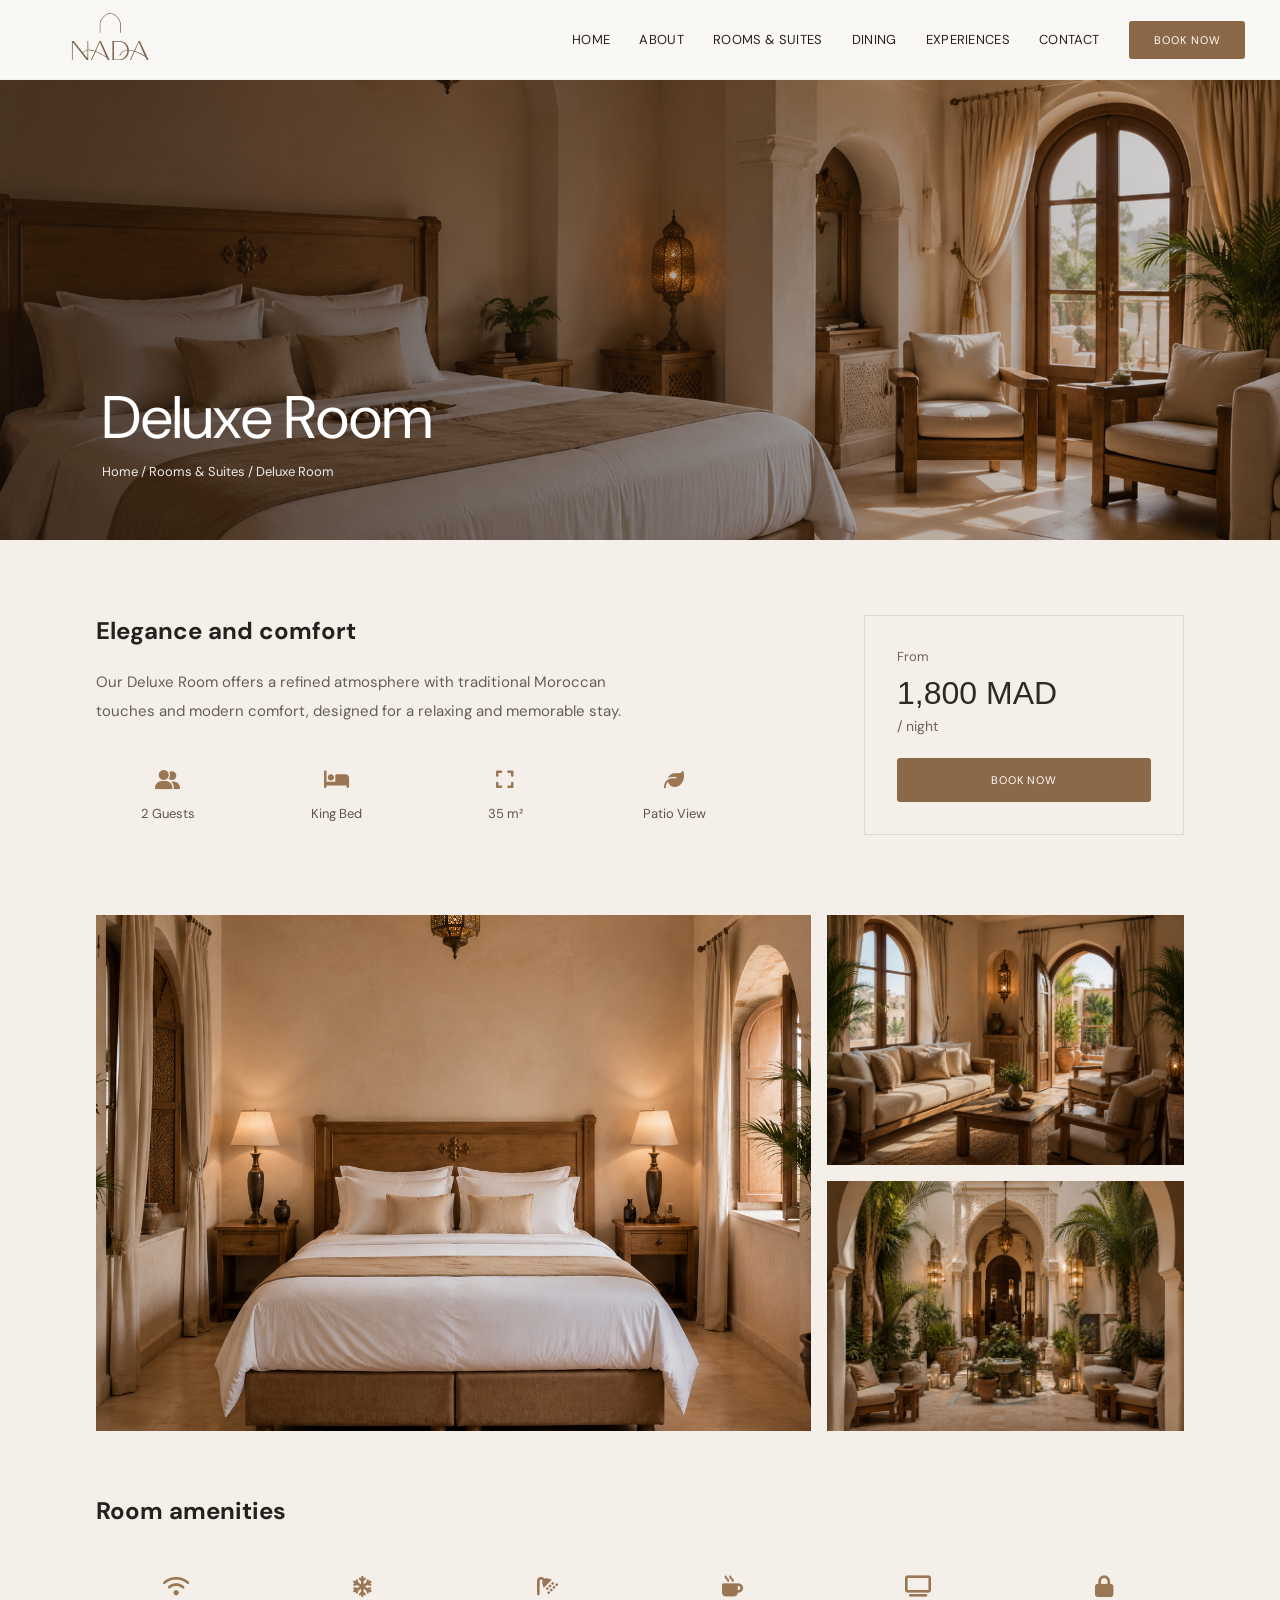
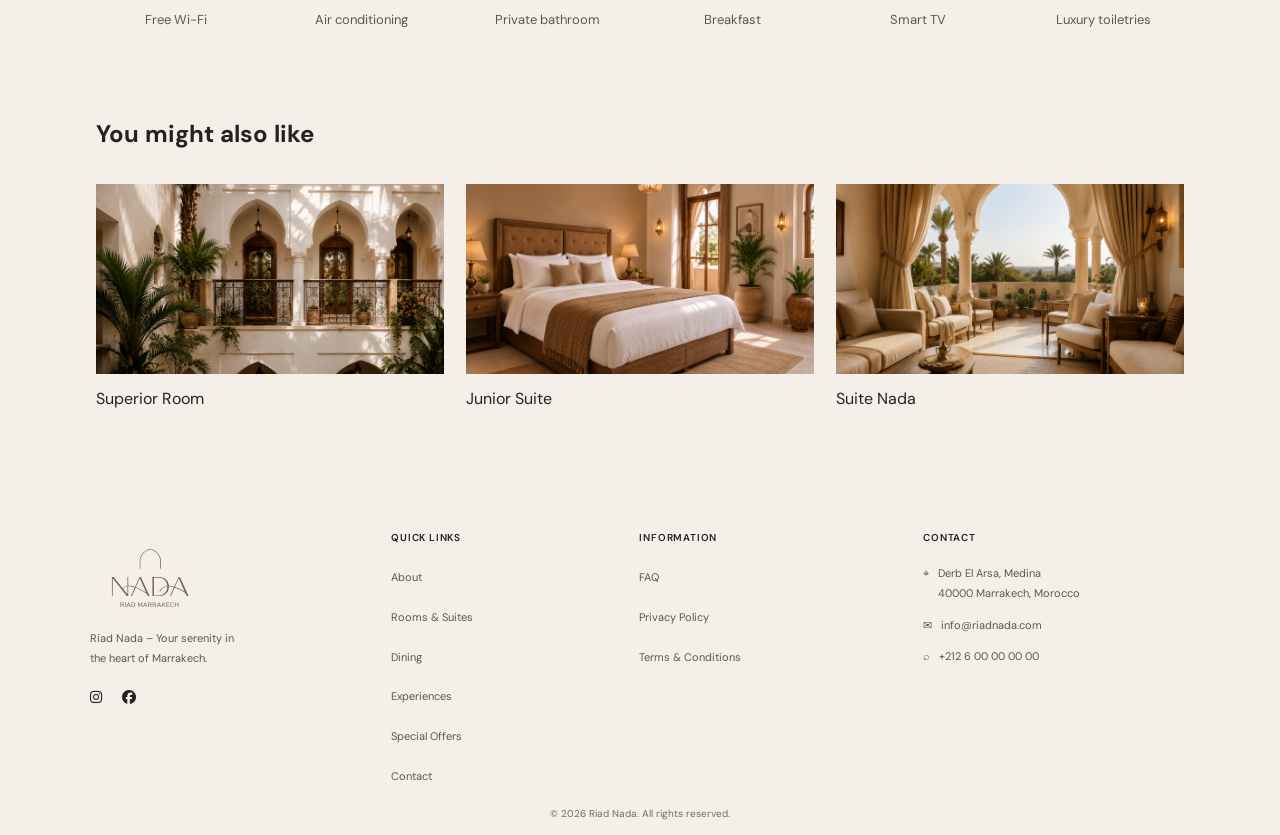
==== deluxe-room.html @ 1edf5042 "Add Riad Nada project with images" ====
<!DOCTYPE html>
<html lang="en">

<head>

    <meta charset="UTF-8">

    <meta name="viewport" content="width=device-width, initial-scale=1.0">

    <title>Deluxe Room | Riad Nada</title>

    <link rel="stylesheet" href="style.css">

    <link rel="stylesheet"
        href="https://cdnjs.cloudflare.com/ajax/libs/font-awesome/6.5.2/css/all.min.css">

</head>


<body>


    <!--========= HEADER ===========-->

    <header class="header">

        <a href="index.html">
            <img id="logo"
                class="logo"
                src="images/NADA RIAD LOGO.svg"
                alt="Logo Riad Nada">
        </a>


        <nav class="nav-bar">

            <a href="index.html#home">Home</a>

            <a href="our-story.html">About</a>

            <a href="rooms.html">Rooms & Suites</a>

            <a href="index.html#dining">Dining</a>

            <a href="index.html#experiences">Experiences</a>

            <a href="index.html#contact">Contact</a>

        </nav>


        <a class="book-btn header-book"
            href="#reservation">
            Book Now
        </a>

    </header>



    <main>


        <!--========= DELUXE HERO ===========-->

        <section class="room-hero">

            <img class="room-hero-image"
                src="images/deluxe-room-img/deluxe-hero.jpg"
                alt="Deluxe Room">


            <div class="room-hero-overlay"></div>


            <div class="room-hero-content">

                <h1>Deluxe Room</h1>

                <p>
                    Home / Rooms & Suites / Deluxe Room
                </p>

            </div>

        </section>



        <!--========= ROOM INFORMATION ===========-->

        <section class="room-details-section">

            <div class="container room-details-grid">


                <!-- LEFT SIDE -->

                <div class="room-description">

                    <h2>
                        Elegance and comfort
                    </h2>

                    <p>
                        Our Deluxe Room offers a refined atmosphere
                        with traditional Moroccan touches and modern
                        comfort, designed for a relaxing and memorable stay.
                    </p>


                    <div class="room-specifications">


                        <div class="specification">

                            <i class="fa-solid fa-user-group"></i>

                            <div>

                                <strong>2 Guests</strong>

                            </div>

                        </div>


                        <div class="specification">

                            <i class="fa-solid fa-bed"></i>

                            <div>

                                <strong>King Bed</strong>

                            </div>

                        </div>


                        <div class="specification">

                            <i class="fa-solid fa-expand"></i>

                            <div>

                                <strong>35 m²</strong>

                            </div>

                        </div>


                        <div class="specification">

                            <i class="fa-solid fa-leaf"></i>

                            <div>

                                <strong>Patio View</strong>

                            </div>

                        </div>


                    </div>

                </div>



                <!-- PRICE CARD -->

                <div class="room-price-card">

                    <p class="room-price-label">
                        From
                    </p>

                    <h3>
                        1,800 MAD
                    </h3>

                    <p class="room-price-night">
                        / night
                    </p>


                    <a href="index.html#reservation"
                        class="book-btn room-book-btn">
                        Book Now
                    </a>

                </div>


            </div>

        </section>



        <!--========= ROOM GALLERY ===========-->

        <section class="room-gallery">

            <div class="container gallery-grid">


                <!-- BIG IMAGE -->

                <div class="gallery-main">

                    <img src="images/deluxe-room-img/deluxe-main.jpg"
                        alt="Deluxe Room bedroom">

                </div>


                <!-- SMALL IMAGES -->

                <div class="gallery-side">


                    <div>

                        <img src="images/deluxe-room-img/deluxe-salon.jpg"
                            alt="Deluxe Room sitting area">

                    </div>


                    <div>

                        <img src="images/deluxe-room-img/deluxe-pation.jpg"
                            alt="Riad Nada patio">

                    </div>


                </div>


            </div>

        </section>



        <!--========= AMENITIES ===========-->

        <section class="room-amenities">

            <div class="container">

                <h2>
                    Room amenities
                </h2>


                <div class="amenities-grid">


                    <div class="amenity">

                        <i class="fa-solid fa-wifi"></i>

                        <span>
                            Free Wi-Fi
                        </span>

                    </div>


                    <div class="amenity">

                        <i class="fa-solid fa-snowflake"></i>

                        <span>
                            Air conditioning
                        </span>

                    </div>


                    <div class="amenity">

                        <i class="fa-solid fa-shower"></i>

                        <span>
                            Private bathroom
                        </span>

                    </div>


                    <div class="amenity">

                        <i class="fa-solid fa-mug-hot"></i>

                        <span>
                            Breakfast
                        </span>

                    </div>


                    <div class="amenity">

                        <i class="fa-solid fa-tv"></i>

                        <span>
                            Smart TV
                        </span>

                    </div>


                    <div class="amenity">

                        <i class="fa-solid fa-lock"></i>

                        <span>
                            Luxury toiletries
                        </span>

                    </div>


                </div>

            </div>

        </section>



        <!--========= OTHER ROOMS ===========-->

        <section class="other-rooms">

            <div class="container">

                <h2>
                    You might also like
                </h2>


                <div class="other-rooms-grid">


                    <!-- SUPERIOR -->

                    <a href="superior-room.html"
                        class="other-room-card">

                        <div class="other-room-image">

                            <img src="images/superior-room-img/superior-room.jpg"
                                alt="Superior Room">

                        </div>

                        <h3>
                            Superior Room
                        </h3>

                    </a>



                    <!-- JUNIOR SUITE -->

                    <a href="junior-room.html"
                        class="other-room-card">

                        <div class="other-room-image">

                            <img src="images/junior-room-img/junior-room.jpg"
                                alt="Junior Suite">

                        </div>

                        <h3>
                            Junior Suite
                        </h3>

                    </a>



                    <!-- SUITE NADA -->

                    <a href="nada-suite.html"
                        class="other-room-card">

                        <div class="other-room-image">

                            <img src="images/nada-suite-img/suite-nada.jpg"
                                alt="Suite Nada">

                        </div>

                        <h3>
                            Suite Nada
                        </h3>

                    </a>


                </div>

            </div>

        </section>


    </main>



    <!--================= FOOTER =================-->

    <footer class="footer" id="contact">


        <div class="container footer-grid">


            <!-- BRAND -->

            <div class="footer-brand">

                <img src="images/NADA RIAD  SLOGAN.svg"
                    alt="Riad Nada logo">


                <p>
                    Riad Nada – Your serenity in<br>
                    the heart of Marrakech.
                </p>


                <div class="socials footer-socials">

                    <a href="#"
                        aria-label="Instagram">

                        <i class="fa-brands fa-instagram"></i>

                    </a>


                    <a href="#"
                        aria-label="Facebook">

                        <i class="fa-brands fa-facebook"></i>

                    </a>

                </div>

            </div>



            <!-- QUICK LINKS -->

            <div>

                <h4>
                    Quick Links
                </h4>


                <a href="our-story.html">
                    About
                </a>

                <a href="rooms.html">
                    Rooms & Suites
                </a>

                <a href="index.html#dining">
                    Dining
                </a>

                <a href="index.html#experiences">
                    Experiences
                </a>

                <a href="#">
                    Special Offers
                </a>

                <a href="index.html#contact">
                    Contact
                </a>

            </div>



            <!-- INFORMATION -->

            <div>

                <h4>
                    Information
                </h4>


                <a href="#">
                    FAQ
                </a>

                <a href="#">
                    Privacy Policy
                </a>

                <a href="#">
                    Terms & Conditions
                </a>

            </div>



            <!-- CONTACT -->

            <div>

                <h4>
                    Contact
                </h4>


                <p>
                    ⌖ &nbsp; Derb El Arsa, Medina<br>
                    &nbsp;&nbsp;&nbsp;&nbsp; 40000 Marrakech, Morocco
                </p>


                <p>
                    ✉ &nbsp; info@riadnada.com
                </p>


                <p>
                    ⌕ &nbsp; +212 6 00 00 00 00
                </p>

            </div>


        </div>



        <div class="copyright">

            © <span id="year"></span>
            Riad Nada. All rights reserved.

        </div>


    </footer>



    <script src="script.js"></script>


</body>

</html>
---- style.css ----
@import url("https://fonts.googleapis.com/css2?family=DM+Sans:wght@400;500;600&family=Playfair+Display:wght@400;500;600&display=swap");

/* =========================================================
   IMPORTS & VARIABLES
========================================================= */

:root {
  --bg: #f4f0e9;
  --paper: #f7f4ee;
  --ink: #24211e;
  --muted: #726a61;
  --line: #ddd5cb;
  --brown: #8b6848;
  --brown-dark: #6d4d31;
  --white: #fffdf9;
  --serif: "Playfair Display", Georgia, serif;
  --sans: "DM Sans", Arial, sans-serif;
}

/* =========================================================
   GLOBAL STYLES
========================================================= */

* {
  margin: 0;
  padding: 0;
  box-sizing: border-box;
}

html {
  scroll-behavior: smooth;
}

body {
  font-family: var(--sans);
  color: var(--ink);
  background: var(--bg);
  overflow-x: hidden;
}

img {
  display: block;
  width: 100%;
}

a {
  text-decoration: none;
  color: inherit;
}

.container {
  width: min(86%, 1420px);
  margin-inline: auto;
}

/* =========================================================
   HEADER & NAVIGATION
========================================================= */

.header {
  height: 80px;
  padding: 0 2.7%;
  background: #faf8f4fa;

  display: flex;
  align-items: center;
  gap: 30px;

  position: sticky;
  top: 0;
  z-index: 1000;

  border-bottom: 1px solid #00000008;
}

.logo {
  width: 150px;
  height: 90px;
  object-fit: contain;
  flex-shrink: 0;
}

.nav-bar {
  margin-left: auto;

  display: flex;
  align-items: center;
  justify-content: center;
  gap: 29px;

  font-size: 13px;
  text-transform: uppercase;
  letter-spacing: 0.025em;
}

.nav-bar a {
  position: relative;
  white-space: nowrap;
  transition: 0.5s;
}

.nav-bar a:hover {
  color: var(--brown);
  text-decoration: underline 1.5px;
  text-underline-offset: 10px;
}

.book-btn {
  display: inline-flex;
  align-items: center;
  justify-content: center;
  gap: 10px;

  min-height: 38px;
  padding: 0 25px;

  background: var(--brown);
  color: white;

  text-transform: uppercase;
  font-size: 11px;
  letter-spacing: 0.08em;
  white-space: nowrap;

  border-radius: 3px;
  margin-left: 0;
}

.book-btn:hover .arrow {
  transform: translateY(2px);
}

.book-btn:hover {
  background: var(--brown-dark);
  transform: translateY(-1px);
}

/* =========================================================
   HOME PAGE — HERO
========================================================= */

.hero {
  min-height: 500px;
  height: calc(100vh - 80px);
  max-height: 700px;

  position: relative;
  overflow: hidden;

  color: white;
}

.hero-bg {
  position: absolute;
  inset: 0;

  width: 100%;
  height: 100%;

  object-fit: cover;
  object-position: center;
}

.hero::before {
  content: "";

  position: absolute;
  inset: 0;
  z-index: 1;

  background: linear-gradient(
    90deg,
    rgba(22, 16, 11, 0.82) 0%,
    rgba(27, 20, 14, 0.56) 43%,
    rgba(26, 19, 13, 0.08) 76%
  );
}

.hero-content {
  position: relative;
  z-index: 2;

  width: min(86%, 1420px);
  margin: auto;
  margin-top: 80px;
}

.eyebrow,
.eyebrow-light {
  margin-bottom: 12px;

  text-transform: uppercase;
  text-decoration: underline;
  text-underline-offset: 10px;

  font-size: 14px;
  letter-spacing: 0.11em;
  font-weight: 600;
}

.eyebrow {
  color: var(--brown);
}

.eyebrow-light {
  color: #eee4d8;
}

.hero-title {
  max-width: 570px;
  margin-bottom: 19px;

  font-family: var(--serif);
  font-size: clamp(42px, 5vw, 74px);
  font-weight: 400;
  line-height: 1.08;
}

.hero-description {
  margin-bottom: 26px;

  font-size: 14px;
  line-height: 1.85;

  color: #f3eee7;
}

.hero-socials-icons {
  position: absolute;
  top: 50%;
  right: 35px;
  z-index: 3;

  display: flex;
  flex-direction: column;
  gap: 12px;
}

.hero-socials-icons a {
  width: 25px;
  height: 25px;

  display: grid;
  place-items: center;

  color: white;
  font-size: 15px;

  transition: 0.3s;
}

.hero-socials-icons a img {
  width: 20px;
  height: 20px;

  object-fit: contain;
}

.hero-socials-icons a:hover {
  background: var(--brown);
  border-radius: 50%;
}

/* =========================================================
   HOME PAGE — ABOUT
========================================================= */

.about-section {
  width: min(86%, 1420px);
  margin-inline: auto;
  padding: 55px 0;

  display: grid;
  grid-template-columns: 0.9fr 1.2fr;
  align-items: center;
  gap: 90px;
}

.about-content h2 {
  margin-top: 25px;
  margin-bottom: 18px;

  font-family: var(--serif);
  font-size: 30px;
  font-weight: 400;
  line-height: 1.2;
}

.about-content > p:not(.eyebrow) {
  margin-bottom: 22px;

  color: #57514b;
  font-size: 14px;
  line-height: 1.75;
}

.about-btn {
  display: inline-flex;
  align-items: center;

  min-height: 36px;
  padding: 15px;

  border: 1.4px solid #b89c82;
  border-radius: 3px;

  color: var(--brown);

  text-transform: uppercase;
  letter-spacing: 0.08em;
  font-size: 12px;
  font-weight: 400;

  transition: 0.5s;
}

.about-btn:hover {
  background: var(--brown);
  color: white;
  border: var(--brown);
  transform: translateY(-1px);
}

.about-image {
  height: 320px;

  overflow: hidden;
  border-radius: 7px;
}

.about-image img {
  width: 100%;
  height: 100%;

  object-fit: cover;
}

/* =========================================================
   HOME PAGE — ROOMS
========================================================= */

.rooms {
  padding-top: 25px;
  padding-bottom: 50px;
}

.rooms .container {
  display: grid;

  grid-template-columns: 1fr auto;
  grid-template-areas:
    "eyebrow link"
    "title link";

  align-items: end;
  column-gap: 30px;

  margin-bottom: 20px;
}

.rooms .container .eyebrow {
  grid-area: eyebrow;
  margin-bottom: 22px;
}

.rooms .container h2 {
  grid-area: title;
  font-family: var(--serif);
  font-size: 30px;
  font-weight: 400;
  line-height: 1.1;
}

.rooms .container > a {
  grid-area: link;
  align-self: end;

  color: var(--brown-dark);

  text-transform: uppercase;
  letter-spacing: 0.08em;
  font-size: 11px;

  white-space: nowrap;
}

.rooms .container > a span {
  margin-right: 100px;
  font-size: 19px;
}

.rooms-grid {
  width: min(86%, 1420px);
  margin-inline: auto;

  display: grid;
  grid-template-columns: repeat(4, 1fr);
  gap: 20px;
}

.room-card {
  overflow: hidden;

  background: #f8f5ef;
  border: 1px solid var(--line);
  border-radius: 5px;

  box-shadow: 0 4px 10px rgba(0, 0, 0, 0.1);
}

.room-card:hover {
  background: var(--line);
  transition: 1s;
}

.card-image {
  height: 190px;
  overflow: hidden;
}

.card-image img {
  height: 100%;
  object-fit: cover;
}

.room-content {
  padding: 18px 16px 18px;
}

.room-content h3 {
  margin-bottom: 9px;

  font-family: var(--serif);
  font-size: 18px;
  font-weight: 400;
}

.room-content p {
  min-height: 55px;
  margin-bottom: 12px;

  color: #68615a;
  font-size: 12px;
  line-height: 1.7;
}

.room-content a {
  color: var(--brown-dark);

  text-transform: uppercase;
  letter-spacing: 0.08em;
  font-size: 10px;
}

.room-content span {
  margin-left: 8px;
  font-size: 18px;
}

/* =========================================================
   HOME PAGE — DINING & EXPERIENCES
========================================================= */

.split-grid {
  display: grid;
  grid-template-columns: 1fr 1fr;
  gap: 3px;
}

.feature-panel {
  height: 260px;

  position: relative;
  overflow: hidden;

  color: white;
}

.feature-panel > img {
  position: absolute;
  inset: 0;

  width: 100%;
  height: 100%;

  object-fit: cover;
}

.feature-panel::before {
  content: "";

  position: absolute;
  inset: 0;
  z-index: 1;

  background: linear-gradient(
    90deg,
    rgba(29, 18, 11, 0.8),
    rgba(30, 18, 10, 0.3)
  );
}

.feature-content {
  position: relative;
  z-index: 2;

  padding: 45px 12%;
}

.feature-content h2 {
  margin-bottom: 10px;

  font-family: var(--serif);
  font-size: 34px;
  font-weight: 400;
}

.feature-content p:not(.eyebrow-light) {
  margin-bottom: 15px;

  font-size: 12px;
  line-height: 1.7;
}

.small {
  min-height: 34px;
  padding: 0 16px;
  font-size: 9px;
}

/* =========================================================
   HOME PAGE — RESERVATION
========================================================= */

.reservation {
  margin-left: 90px;
  margin-right: 90px;
  padding: 28px 0 24px;

  background: #f5f2ed;
  border-bottom: 1px solid var(--line);
}

.reservation-grid {
  display: grid;
  grid-template-columns: 1.15fr 3.8fr;
  align-items: end;
  gap: 35px;
}

.reservation h2 {
  margin: 0;
  margin-top: 20px;

  font-family: var(--serif);
  font-size: 25px;
  letter-spacing: 0.06em;
}

.booking-form {
  display: grid;

  grid-template-columns: repeat(4, 1fr) 1.2fr;
  gap: 10px;
}

.booking-form label {
  display: block;
}

.booking-form label span {
  display: block;
  margin-bottom: 7px;

  color: #5e574f;

  text-transform: uppercase;
  letter-spacing: 0.07em;
  font-size: 9px;
}

.booking-form input,
.booking-form select {
  width: 100%;
  height: 40px;
  padding: 0 10px;

  border: 1px solid #d7cfc5;
  background: #f8f6f2;

  color: #625b54;

  font-family: var(--sans);
  font-size: 11px;

  outline: none;
}

.booking-form input:focus,
.booking-form select:focus {
  border-color: var(--brown);
}

.booking-form .book-btn {
  align-self: end;

  height: 40px;
  min-height: 40px;
  padding: 0 13px;

  border: none;
  border-radius: 3px;

  font-size: 12px;
}

.booking-message {
  width: min(86%, 1420px);
  min-height: 18px;
  margin: 10px auto 0;

  color: var(--brown-dark);
  font-size: 12px;
}

/* =========================================================
   FOOTER
========================================================= */

.footer {
  padding: 32px 0 15px;
  background: var(--bg);
}

.footer-grid {
  width: min(86%, 1420px);
  margin-inline: auto;

  display: grid;
  grid-template-columns: 1.3fr 1fr 1.2fr 1.5fr;
  gap: 70px;
}

.footer-brand img {
  width: 120px;
  height: 90px;

  margin-bottom: 8px;

  object-fit: contain;
}

.footer p,
.footer a {
  display: block;

  color: #5c554e;
  font-size: 11px;
  line-height: 1.8;
}

.footer h4 {
  margin-bottom: 12px;

  text-transform: uppercase;
  letter-spacing: 0.08em;
  font-size: 10px;
  font-weight: 600;
}

.footer a {
  margin: 4px 0;
  transition: 0.3s;
}

.footer a:hover {
  color: var(--brown);
}

.footer-socials {
  display: flex;
  gap: 12px;

  margin-top: 12px;
}

.footer-socials a {
  width: 20px;
  height: 20px;

  color: var(--ink);
  font-size: 14px;
}

.copyright {
  margin-top: 16px;

  color: #716960;
  font-size: 10px;
  text-align: center;
}

/* =========================================================
   HOME PAGE — RESPONSIVE
========================================================= */

@media (max-width: 1180px) {
  .nav-bar {
    gap: 15px;
    font-size: 10px;
  }

  .header {
    gap: 20px;
  }

  .about {
    gap: 50px;
  }

  .footer-grid {
    gap: 35px;
  }
}

@media (max-width: 900px) {
  .header {
    height: 68px;
  }

  .header-book {
    display: none;
  }

  .nav-bar {
    gap: 12px;
  }

  .hero {
    height: 650px;
  }

  .about {
    grid-template-columns: 1fr;
    gap: 30px;
  }

  .about-image {
    height: 350px;
  }

  .rooms-grid {
    grid-template-columns: repeat(2, 1fr);
  }

  .card-image {
    height: 200px;
  }

  .reservation-grid {
    grid-template-columns: 1fr;
  }

  .booking-form {
    grid-template-columns: repeat(2, 1fr);
  }

  .booking-form .book-btn {
    grid-column: span 2;
  }

  .footer-grid {
    grid-template-columns: repeat(2, 1fr);
  }
}

@media (max-width: 600px) {
  .container,
  .hero-content,
  .rooms-grid,
  .about,
  .footer-grid {
    width: min(90%, 1420px);
  }

  .header {
    padding: 0 5%;
  }

  .logo {
    width: 100px;
    height: 65px;
  }

  .nav-bar {
    gap: 10px;
    overflow-x: auto;
  }

  .hero {
    height: 620px;
  }

  .hero-title {
    font-size: 49px;
  }

  .hero-socials-icons {
    right: 12px;
  }

  .section {
    padding: 55px 0;
  }

  .about {
    display: block;
  }

  .about-image {
    height: 250px;
    margin-top: 30px;
  }

  .rooms .container {
    align-items: flex-start;
    gap: 20px;
  }

  .rooms-grid {
    grid-template-columns: 1fr;
  }

  .card-image {
    height: 220px;
  }

  .split-grid {
    grid-template-columns: 1fr;
  }

  .feature-panel {
    height: 280px;
  }

  .feature-content {
    padding: 52px 10%;
  }

  .booking-form {
    grid-template-columns: 1fr;
  }

  .booking-form .book-btn {
    grid-column: auto;
  }

  .footer-grid {
    grid-template-columns: 1fr;
    gap: 25px;
  }
}

/* =========================================================
   OUR STORY PAGE
========================================================= */

/* =========================================================
   STORY HERO
========================================================= */

.story-hero {
  width: 100%;
  height: 420px;

  position: relative;
  overflow: hidden;
}

.story-hero > img {
  width: 100%;
  height: 100%;

  object-fit: cover;
  object-position: center;
}

.story-hero-overlay {
  position: absolute;
  inset: 0;

  background: linear-gradient(
    90deg,
    rgba(20, 12, 8, 0.72) 0%,
    rgba(20, 12, 8, 0.52) 45%,
    rgba(20, 12, 8, 0.2) 100%
  );
}

.story-hero-content {
  position: absolute;

  left: 8%;
  bottom: 70px;

  color: #ffffff;
}

.story-hero-content h1 {
  margin-bottom: 18px;

  font-size: 68px;
  font-weight: 400;
  line-height: 1;
}

.story-hero-content > p:last-child {
  font-size: 16px;
}

/* =========================================================
   HERITAGE SECTION
========================================================= */

.story-heritage {
  width: 100%;
  max-width: 1280px;

  margin: 0 auto;
  padding: 85px 8%;

  display: flex;
  align-items: center;
  gap: 75px;
}

/* =========================================================
   HERITAGE IMAGE
========================================================= */

.story-heritage-image {
  width: 390px;
  height: 500px;

  flex-shrink: 0;
  overflow: hidden;

  border-radius: 3px;
}

.story-heritage-image img {
  width: 100%;
  height: 100%;

  object-fit: cover;
  object-position: center;
}

/* =========================================================
   HERITAGE CONTENT
========================================================= */

.story-heritage-content {
  max-width: 510px;
}

.story-heritage-content h2 {
  margin-bottom: 25px;
}

.story-heritage-content p:not(.eyebrow) {
  margin-bottom: 18px;

  color: #645c56;
  font-size: 14px;
  line-height: 1.9;
}

.story-heritage-content .about-btn {
  display: inline-block;
  margin-top: 15px;
}

/* =========================================================
   STORY QUOTE
========================================================= */

.story-quote {
  width: 100%;
  height: 500px;

  position: relative;
  overflow: hidden;
}

.story-quote > img {
  width: 100%;
  height: 100%;

  object-fit: cover;
  object-position: center;
}

.story-quote-overlay {
  position: absolute;
  inset: 0;

  background: linear-gradient(
    90deg,
    rgba(20, 12, 8, 0.25) 0%,
    rgba(20, 12, 8, 0.72) 100%
  );
}

.story-quote-content {
  position: absolute;

  top: 50%;
  right: 12%;

  transform: translateY(-50%);
}

.story-quote-content h2 {
  color: white;

  font-size: 48px;
  font-weight: 400;
  line-height: 1.2;
}

/* =========================================================
   STORY PHILOSOPHY
========================================================= */

.story-philosophy {
  padding: 85px 0 95px;
  text-align: center;
}

.story-philosophy-title {
  margin-bottom: 65px;
}

.story-values {
  display: grid;
  grid-template-columns: repeat(3, 1fr);
  gap: 50px;
}

.story-value {
  text-align: center;
}

.story-icon {
  width: 65px;
  height: 65px;

  margin: 0 auto 20px;

  display: flex;
  align-items: center;
  justify-content: center;

  border: 1px solid #b7a18d;
  border-radius: 50%;
}

.story-icon i {
  color: #92704f;
  font-size: 20px;
}

.story-value h3 {
  margin-bottom: 12px;

  font-size: 20px;
  font-weight: 400;
}

.story-value p {
  color: #716963;
  font-size: 13px;
  line-height: 1.8;
}

/* =========================================================
   STORY PAGE — RESPONSIVE TABLET
========================================================= */

@media (max-width: 900px) {
  .story-heritage {
    padding: 70px 6%;
    gap: 45px;
  }

  .story-heritage-image {
    width: 42%;
    height: 450px;
  }

  .story-quote-content {
    right: 8%;
  }

  .story-quote-content h2 {
    font-size: 40px;
  }
}

/* =========================================================
   STORY PAGE — RESPONSIVE MOBILE
========================================================= */

@media (max-width: 768px) {
  /* HERO */

  .story-hero {
    height: 400px;
  }

  .story-hero-content {
    left: 30px;
    bottom: 55px;
  }

  .story-hero-content h1 {
    font-size: 52px;
  }

  /* HERITAGE */

  .story-heritage {
    padding: 60px 25px;

    flex-direction: column;
    align-items: flex-start;
    gap: 40px;
  }

  .story-heritage-image {
    width: 100%;
    height: 480px;
  }

  .story-heritage-content {
    max-width: 100%;
  }

  /* QUOTE */

  .story-quote {
    height: 480px;
  }

  .story-quote-content {
    left: 30px;
    right: 25px;
  }

  .story-quote-content h2 {
    font-size: 39px;
  }

  /* PHILOSOPHY */

  .story-philosophy {
    padding: 65px 0;
  }

  .story-values {
    grid-template-columns: 1fr;
    gap: 50px;
  }
}

@media (max-width: 480px) {
  .story-hero-content h1 {
    font-size: 45px;
  }

  .story-hero-content > p:last-child {
    font-size: 14px;
  }

  .story-heritage-image {
    height: 400px;
  }

  .story-heritage-content h2 {
    font-size: 36px;
  }

  .story-quote {
    height: 420px;
  }

  .story-quote-content h2 {
    font-size: 33px;
  }
}

/* =========================================================
   DELUXE ROOM PAGE
========================================================= */

/* =========================================================
   ROOM HERO
========================================================= */

.room-hero {
  width: 100%;
  height: 460px;

  position: relative;
  overflow: hidden;
}

.room-hero-image {
  width: 100%;
  height: 100%;

  display: block;

  object-fit: cover;
  object-position: center;
}

.room-hero-overlay {
  position: absolute;
  inset: 0;

  background: linear-gradient(
    90deg,
    rgba(28, 18, 12, 0.6),
    rgba(28, 18, 12, 0.15)
  );
}

.room-hero-content {
  position: absolute;

  left: 8%;
  bottom: 60px;

  color: white;
}

.room-hero-content h1 {
  margin-bottom: 12px;

  font-size: 60px;
  font-weight: 400;
  line-height: 1.1;
}

.room-hero-content p {
  font-size: 13px;
  opacity: 0.9;
}

/* =========================================================
   ROOM DETAILS
========================================================= */

.room-details-section {
  padding: 75px 0 45px;
}

.room-details-grid {
  display: grid;
  grid-template-columns: 1fr 320px;

  align-items: start;
  gap: 80px;
}

.room-description {
  max-width: 650px;
}

.room-description h2 {
  margin-bottom: 22px;
}

.room-description > p {
  max-width: 550px;

  color: #655d57;
  font-size: 15px;
  line-height: 1.9;
}

/* =========================================================
   ROOM SPECIFICATIONS
========================================================= */

.room-specifications {
  display: grid;
  grid-template-columns: repeat(4, 1fr);

  margin-top: 45px;
  gap: 25px;
}

.specification {
  display: flex;
  flex-direction: column;

  align-items: center;
  text-align: center;
  gap: 12px;
}

.specification i {
  color: #9b7655;
  font-size: 20px;
}

.specification strong {
  color: #5d544d;
  font-size: 13px;
  font-weight: 400;
}

/* =========================================================
   PRICE CARD
========================================================= */

.room-price-card {
  min-height: 220px;
  padding: 32px;

  display: flex;
  flex-direction: column;

  border: 1px solid #ded7d0;
}

.room-price-label {
  margin-bottom: 10px;

  color: #6d6259;
  font-size: 13px;
}

.room-price-card h3 {
  margin: 0;

  font-family: Arial, sans-serif;
  font-size: 32px;
  font-weight: 500;

  color: #2d2926;
}

.room-price-night {
  margin-top: 5px;

  color: #6d6259;
  font-size: 14px;
}

.room-book-btn {
  width: 100%;

  margin-top: auto;
  padding: 15px 20px;

  text-align: center;
}

/* =========================================================
   ROOM GALLERY
========================================================= */

.room-gallery {
  padding: 35px 0 70px;
}

.gallery-grid {
  display: grid;
  grid-template-columns: 2fr 1fr;

  height: 480px;
  gap: 16px;
}

.gallery-main,
.gallery-side > div {
  overflow: hidden;
}

.gallery-main {
  height: 100%;
}

.gallery-side {
  height: 100%;

  display: grid;
  grid-template-rows: 1fr 1fr;
  gap: 16px;
}

.gallery-main img,
.gallery-side img {
  width: 100%;
  height: 100%;

  display: block;

  object-fit: cover;

  transition: transform 0.5s ease;
}

.gallery-main:hover img,
.gallery-side > div:hover img {
  transform: scale(1.04);
}

/* =========================================================
   ROOM AMENITIES
========================================================= */

.room-amenities {
  padding: 30px 0 80px;
}

.room-amenities h2 {
  margin-bottom: 50px;
}

.amenities-grid {
  display: grid;
  grid-template-columns: repeat(6, 1fr);
  gap: 25px;
}

.amenity {
  display: flex;
  flex-direction: column;

  align-items: center;
  text-align: center;
  gap: 14px;
}

.amenity i {
  color: #9b7655;
  font-size: 21px;
}

.amenity span {
  color: #5e5650;
  font-size: 13px;
}

/* =========================================================
   OTHER ROOMS
========================================================= */

.other-rooms {
  padding: 10px 0 90px;
}

.other-rooms h2 {
  margin-bottom: 35px;
}

.other-rooms-grid {
  display: grid;
  grid-template-columns: repeat(3, 1fr);
  gap: 22px;
}

.other-room-card {
  display: block;

  color: inherit;
  text-decoration: none;
}

.other-room-image {
  width: 100%;
  height: 190px;

  overflow: hidden;
}

.other-room-image img {
  width: 100%;
  height: 100%;

  display: block;

  object-fit: cover;

  transition: transform 0.4s ease;
}

.other-room-card:hover img {
  transform: scale(1.05);
}

.other-room-card h3 {
  margin-top: 14px;

  font-size: 16px;
  font-weight: 400;
}

/* =========================================================
   ROOM CONTAINERS
========================================================= */

.room-details-section .container,
.room-gallery .container,
.room-amenities .container,
.other-rooms .container {
  width: 85%;

  margin-left: auto;
  margin-right: auto;
}

/* =========================================================
   ROOM PAGE — RESPONSIVE TABLET
========================================================= */

@media (max-width: 900px) {
  .room-details-grid {
    grid-template-columns: 1fr 280px;
    gap: 45px;
  }

  .room-specifications {
    grid-template-columns: repeat(2, 1fr);
  }

  .amenities-grid {
    grid-template-columns: repeat(3, 1fr);
    row-gap: 40px;
  }
}

/* =========================================================
   ROOM PAGE — RESPONSIVE MOBILE
========================================================= */

@media (max-width: 768px) {
  .room-hero {
    height: 400px;
  }

  .room-hero-content {
    left: 25px;
    bottom: 50px;
  }

  .room-hero-content h1 {
    font-size: 46px;
  }

  .room-details-section {
    padding: 60px 0 30px;
  }

  .room-details-grid {
    grid-template-columns: 1fr;
    gap: 45px;
  }

  .room-price-card {
    width: 100%;
  }

  .room-gallery {
    padding-bottom: 60px;
  }

  .gallery-grid {
    grid-template-columns: 1fr;
    height: auto;
  }

  .gallery-main {
    height: 400px;
  }

  .gallery-side {
    grid-template-columns: repeat(2, 1fr);
    grid-template-rows: none;

    height: 220px;
  }

  .amenities-grid {
    grid-template-columns: repeat(2, 1fr);
    gap: 35px 20px;
  }

  .other-rooms-grid {
    grid-template-columns: 1fr;
    gap: 35px;
  }

  .other-room-image {
    height: 240px;
  }
}

@media (max-width: 768px) {
  .room-details-section .container,
  .room-gallery .container,
  .room-amenities .container,
  .other-rooms .container {
    width: 88%;

    margin-left: auto;
    margin-right: auto;
  }
}

@media (max-width: 480px) {
  .room-hero {
    height: 350px;
  }

  .room-hero-content h1 {
    font-size: 40px;
  }

  .room-specifications {
    gap: 30px 15px;
  }

  .gallery-main {
    height: 330px;
  }

  .gallery-side {
    height: 160px;
  }

  .room-amenities h2,
  .other-rooms h2 {
    font-size: 32px;
  }
}

/* =========================================================
   MENU PAGE
========================================================= */

/* =========================================================
   ACTIVE NAVIGATION
========================================================= */

.nav-bar .active-nav {
  position: relative;
  color: #7a542f;
}

.nav-bar .active-nav::after {
  content: "";

  position: absolute;

  left: 0;
  bottom: -12px;

  width: 100%;
  height: 1px;

  background-color: #8a5f36;
}

/* =========================================================
   MENU HERO
========================================================= */

.menu-hero {
  position: relative;

  width: 100%;
  height: 650px;

  overflow: hidden;
}

.menu-hero img {
  width: 100%;
  height: 100%;

  display: block;

  object-fit: cover;
  object-position: center;
}

.menu-hero-overlay {
  position: absolute;
  inset: 0;

  background: linear-gradient(
    90deg,
    rgba(24, 15, 9, 0.75),
    rgba(24, 15, 9, 0.28)
  );
}

.menu-hero-content {
  position: absolute;
  z-index: 2;

  left: 8%;
  bottom: 100px;

  color: #ffffff;
}

.menu-hero-content h1 {
  margin: 12px 0;

  font-size: 64px;
  font-weight: 400;
  line-height: 1.1;
}

.menu-hero-content > p:last-child {
  color: rgba(255, 255, 255, 0.8);
  font-size: 14px;
}

/* =========================================================
   MENU SECTION
========================================================= */

.menu-section {
  width: 100%;

  padding: 90px 0 100px;

  background-color: #f7f5f1;
}

.menu-container {
  width: calc(100% - 160px);
  max-width: 1100px;

  margin: 0 auto;
}

/* =========================================================
   MENU INTRO
========================================================= */

.menu-intro {
  max-width: 720px;
  margin-bottom: 70px;
}

.menu-intro .eyebrow {
  margin-bottom: 15px;
}

.menu-intro h2 {
  margin-bottom: 20px;

  color: #3f3025;
  font-size: 42px;
  font-weight: 400;
}

.menu-intro > p:last-child {
  max-width: 620px;

  color: #6f665e;
  font-size: 16px;
  line-height: 1.8;
}

/* =========================================================
   MENU CATEGORY
========================================================= */

.menu-category {
  width: 100%;
  margin-bottom: 70px;
}

.menu-category > h2,
.menu-food-content > h2 {
  margin-bottom: 25px;

  color: #4a392d;
  font-size: 34px;
  font-weight: 400;
}

/* =========================================================
   MENU ITEM
========================================================= */

.menu-list,
.menu-item-info {
  width: 100%;
}

.menu-item {
  width: 100%;
  margin-bottom: 18px;
}

.menu-item-title {
  width: 100%;

  display: flex;
  align-items: baseline;
  gap: 10px;
}

.menu-item-title h3 {
  flex-shrink: 0;
  margin: 0;

  font-family: inherit;
  font-size: 16px;
  font-weight: 500;

  color: #4a4038;
}

.menu-item-title span {
  flex: 1;
  min-width: 20px;

  border-bottom: 1px dotted #b8aea4;
}

.menu-item-title strong {
  flex-shrink: 0;

  color: #58473a;
  font-size: 15px;
  font-weight: 500;
}

.menu-item-info p {
  margin: 7px 0 0;

  color: #857970;
  font-size: 14px;
  line-height: 1.6;
}

/* =========================================================
   MENU CATEGORY WITH IMAGE
========================================================= */

.menu-category-image {
  display: grid;
  grid-template-columns: minmax(0, 1fr) 330px;

  align-items: center;
  gap: 55px;
}

.menu-food-content {
  min-width: 0;
}

.menu-side-image {
  width: 100%;
  height: 260px;

  overflow: hidden;
  border-radius: 2px;
}

.menu-side-image img {
  width: 100%;
  height: 100%;

  display: block;

  object-fit: cover;

  transition: transform 0.5s ease;
}

.menu-side-image:hover img {
  transform: scale(1.04);
}

/* =========================================================
   FOOTER LINKS FIX
========================================================= */

.footer-grid > div:not(.footer-brand) {
  display: flex;
  flex-direction: column;
  gap: 12px;
}

.footer-grid h4 {
  margin: 0 0 8px;
}

.footer-grid a {
  text-decoration: none;
}

/* =========================================================
   MENU PAGE — RESPONSIVE
========================================================= */

@media (max-width: 900px) {
  .menu-container {
    width: calc(100% - 80px);
  }

  .menu-hero {
    height: 550px;
  }

  .menu-hero-content h1 {
    font-size: 52px;
  }

  .menu-category-image {
    grid-template-columns: 1fr;
    gap: 35px;
  }

  .menu-side-image {
    width: 100%;
    height: 380px;
  }
}

@media (max-width: 600px) {
  .menu-hero {
    height: 480px;
  }

  .menu-hero-content {
    left: 30px;
    bottom: 70px;
  }

  .menu-hero-content h1 {
    font-size: 45px;
  }

  .menu-section {
    padding: 65px 0 70px;
  }

  .menu-container {
    width: calc(100% - 40px);
  }

  .menu-intro {
    margin-bottom: 55px;
  }

  .menu-intro h2 {
    font-size: 34px;
  }

  .menu-category > h2,
  .menu-food-content > h2 {
    font-size: 30px;
  }

  .menu-item-title {
    gap: 7px;
  }

  .menu-item-title h3 {
    font-size: 14px;
  }

  .menu-item-title strong {
    font-size: 13px;
  }

  .menu-side-image {
    height: 260px;
  }
}

/* =========================================================
   EXPERIENCES PAGE
========================================================= */

/* =========================================================
   EXPERIENCE HERO
========================================================= */

.experience-hero {
  position: relative;

  width: 100%;
  height: 650px;

  overflow: hidden;
}

.experience-hero img {
  width: 100%;
  height: 100%;

  display: block;
  object-fit: cover;
}

.experience-hero-overlay {
  position: absolute;
  inset: 0;

  background: linear-gradient(
    90deg,
    rgba(0, 0, 0, 0.6),
    rgba(0, 0, 0, 0.2),
    rgba(0, 0, 0, 0.1)
  );
}

.experience-hero-content {
  position: absolute;

  top: 50%;
  left: 9%;

  transform: translateY(-50%);

  color: #ffffff;
}

.experience-hero-content h1 {
  margin: 10px 0 12px;

  font-family: Georgia, serif;
  font-size: 70px;
  font-weight: 400;
  line-height: 1;
}

.experience-hero-content > p:last-child {
  margin: 0;

  font-size: 18px;
  letter-spacing: 0.3px;
}

/* =========================================================
   EXPERIENCE INTRO
========================================================= */

.experience-intro {
  padding: 90px 7% 60px;
  text-align: center;
}

.experience-intro-content {
  max-width: 750px;
  margin: 0 auto;
}

.experience-intro-content h2 {
  margin: 12px 0 20px;

  font-family: Georgia, serif;
  font-size: 42px;
  font-weight: 400;
  line-height: 1.2;
}

.experience-intro-content > p:last-child {
  max-width: 600px;
  margin: 0 auto;

  color: #666;
  line-height: 1.8;
}

/* =========================================================
   EXPERIENCES GRID
========================================================= */

.experiences-section {
  width: 100%;
  padding: 10px 7% 90px;

  box-sizing: border-box;
}

.experiences-grid {
  width: 100%;
  max-width: 1300px;

  margin: 0 auto;

  display: grid;
  grid-template-columns: repeat(3, 1fr);
  gap: 25px;
}

/* =========================================================
   EXPERIENCE CARD
========================================================= */

.experience-card {
  overflow: hidden;

  background: #ffffff;
  border: 1px solid #e6dfd6;
}

.experience-card-image {
  width: 100%;
  height: 250px;

  overflow: hidden;
}

.experience-card-image img {
  width: 100%;
  height: 100%;

  display: block;
  object-fit: cover;

  transition: transform 0.5s ease;
}

.experience-card:hover .experience-card-image img {
  transform: scale(1.05);
}

.experience-card-content {
  padding: 25px;
}

.experience-card-content h3 {
  margin: 0 0 12px;

  font-family: Georgia, serif;
  font-size: 25px;
  font-weight: 400;
}

.experience-card-content p {
  min-height: 50px;
  margin: 0 0 20px;

  color: #666;
  font-size: 14px;
  line-height: 1.7;
}

.experience-price {
  display: block;
  margin-bottom: 18px;

  color: #8a5d3b;
  font-size: 14px;
  font-weight: 600;
}

.experience-btn {
  display: inline-block;
  padding: 12px 25px;

  text-transform: uppercase;
  font-size: 12px;
}

/* =========================================================
   EXPERIENCE QUOTE
========================================================= */

.experience-quote {
  position: relative;

  width: 100%;
  height: 400px;

  overflow: hidden;
}

.experience-quote img {
  width: 100%;
  height: 100%;

  display: block;
  object-fit: cover;
}

.experience-quote-overlay {
  position: absolute;
  inset: 0;

  background: rgba(35, 20, 10, 0.55);
}

.experience-quote-content {
  position: absolute;
  inset: 0;

  display: flex;
  align-items: center;
  justify-content: center;

  padding: 20px;
  text-align: center;
}

.experience-quote-content p {
  max-width: 800px;
  margin: 0;

  color: #ffffff;

  font-family: Georgia, serif;
  font-size: 45px;
  font-weight: 400;
  line-height: 1.3;
}

/* =========================================================
   EXPERIENCES PAGE — RESPONSIVE TABLET
========================================================= */

@media (max-width: 900px) {
  .experience-hero {
    height: 500px;
  }

  .experience-hero-content h1 {
    font-size: 55px;
  }

  .experiences-grid {
    grid-template-columns: repeat(2, 1fr);
  }

  .experience-quote-content p {
    font-size: 35px;
  }
}

/* =========================================================
   EXPERIENCES PAGE — RESPONSIVE MOBILE
========================================================= */

@media (max-width: 600px) {
  .experience-hero {
    height: 480px;
  }

  .experience-hero-content {
    left: 8%;
    right: 8%;
  }

  .experience-hero-content h1 {
    font-size: 46px;
  }

  .experience-hero-content > p:last-child {
    font-size: 16px;
  }

  .experience-intro {
    padding: 70px 25px 40px;
  }

  .experience-intro-content h2 {
    font-size: 32px;
  }

  .experiences-section {
    padding: 20px 25px 70px;
  }

  .experiences-grid {
    grid-template-columns: 1fr;
    gap: 20px;
  }

  .experience-card-image {
    height: 260px;
  }

  .experience-quote {
    height: 350px;
  }

  .experience-quote-content p {
    font-size: 30px;
  }
}
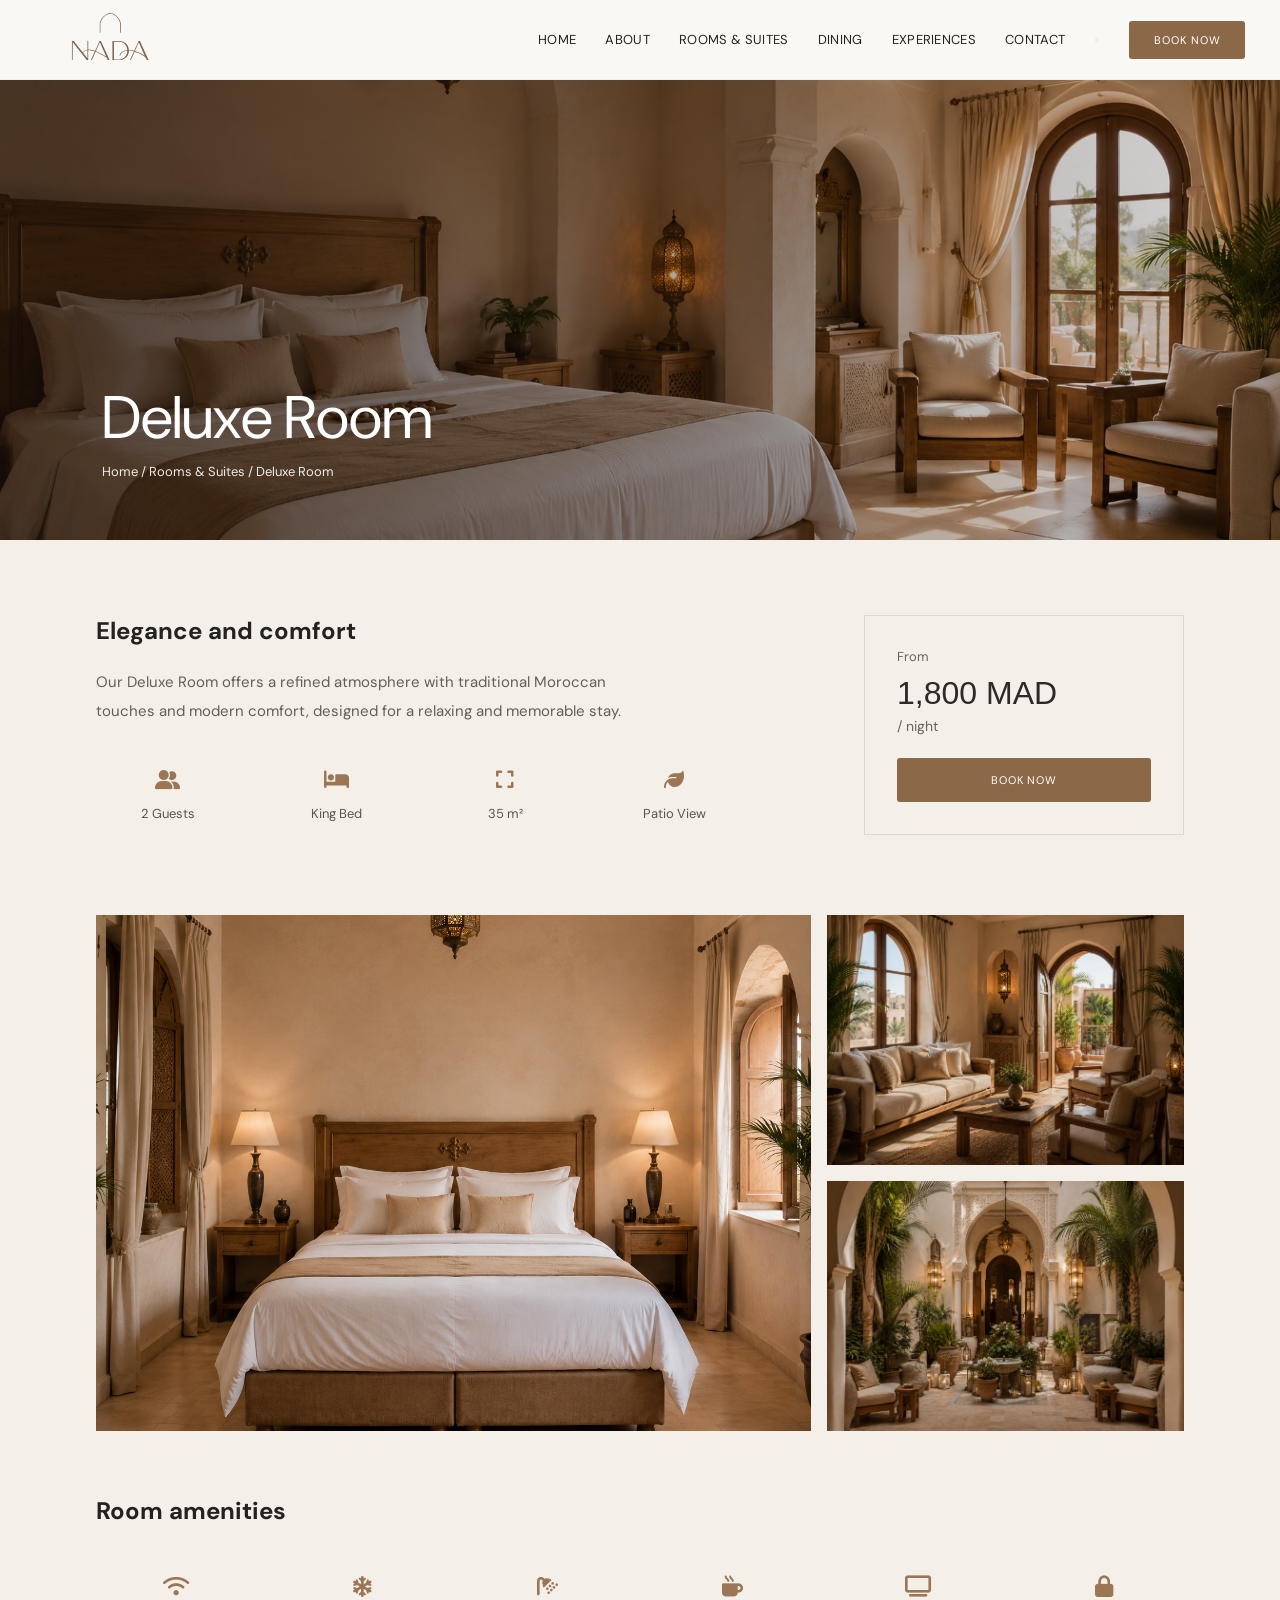
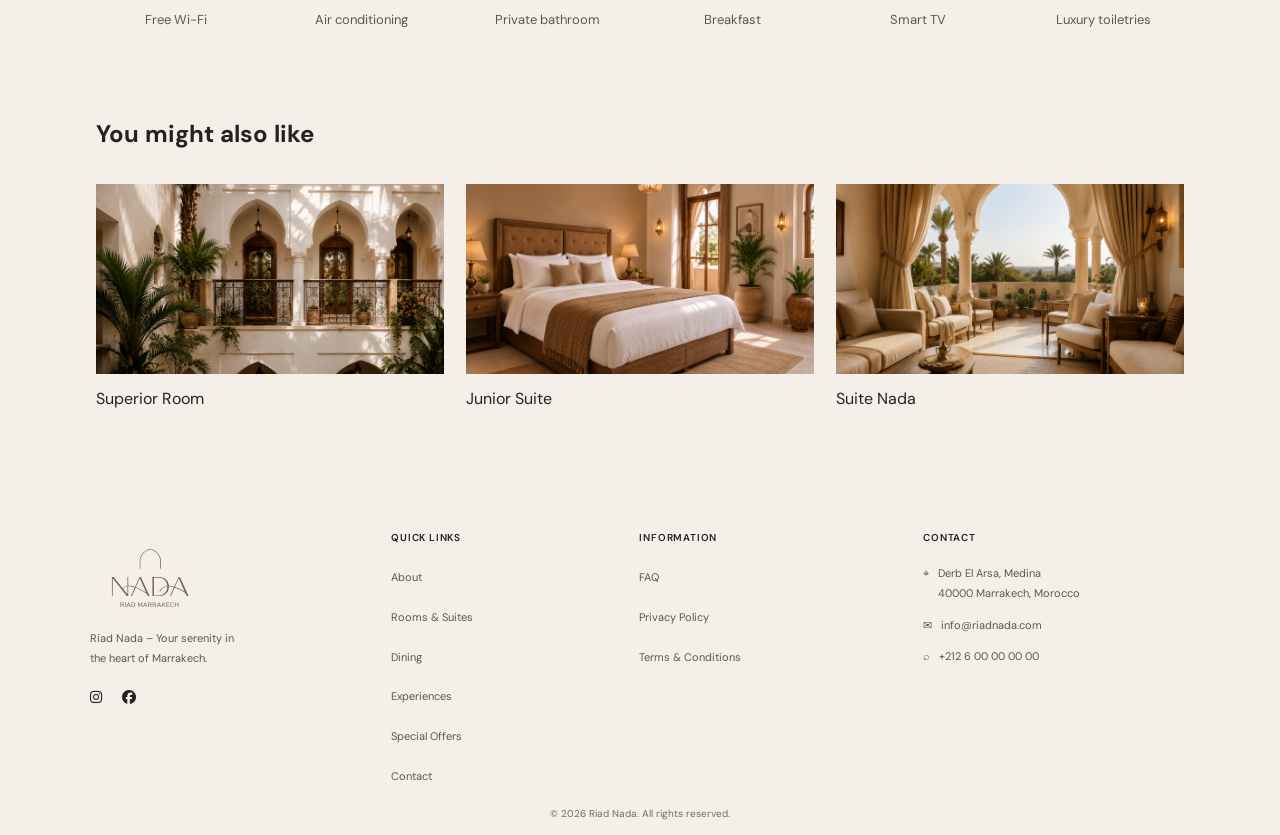
==== commit 22f0666c: "Add mobile menu toggle button to deluxe-room.html" ====
--- a/deluxe-room.html
+++ b/deluxe-room.html
@@ -48,6 +48,12 @@
 
         </nav>
 
+         <!-- MOBILE MENU BUTTON -->
+        <button class="menu-toggle" id="menuToggle" aria-label="Open menu" aria-expanded="false">
+        <span></span>
+        <span></span>
+        <span></span>
+        </button>  
 
         <a class="book-btn header-book"
             href="#reservation">
@@ -575,4 +581,4 @@
 
 </body>
 
-</html>+</html>
--- a/style.css
+++ b/style.css
@@ -788,13 +788,14 @@
   }
 
   .logo {
-    width: 100px;
-    height: 65px;
+    width: 80px;
+    height: 55px;
   }
 
   .nav-bar {
-    gap: 10px;
+    gap: 5px;
     overflow-x: auto;
+     font-size: 6px;
   }
 
   .hero {
@@ -826,7 +827,14 @@
     align-items: flex-start;
     gap: 20px;
   }
-
+   .rooms .eyebrow {
+    font-size: 10px;
+  }
+
+ .container a{
+  margin-left: 95px;
+ }
+   
   .rooms-grid {
     grid-template-columns: 1fr;
   }
@@ -834,6 +842,7 @@
   .card-image {
     height: 220px;
   }
+   
 
   .split-grid {
     grid-template-columns: 1fr;
@@ -1198,6 +1207,11 @@
   .story-quote-content h2 {
     font-size: 33px;
   }
+
+   .story-philosophy .eyebrow{
+    font-size: 10px;
+  }
+   
 }
 
 /* =========================================================
